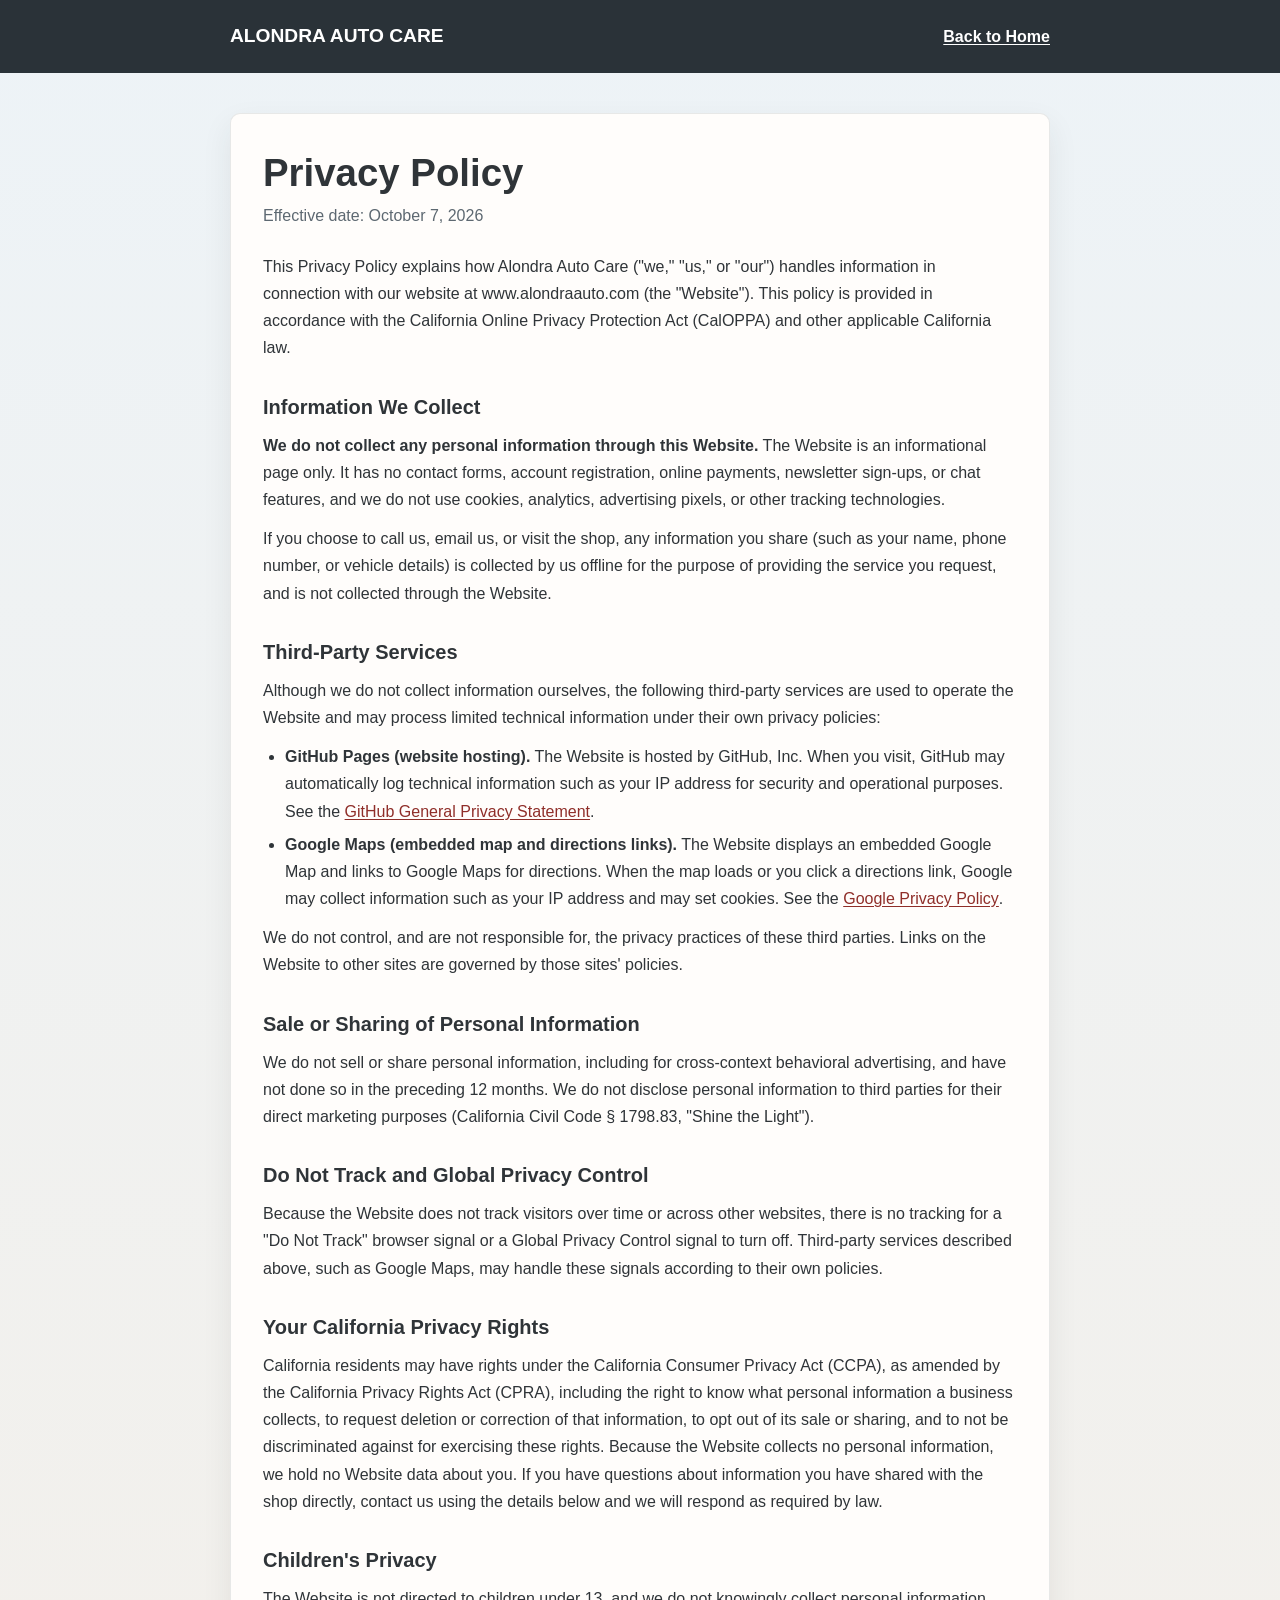
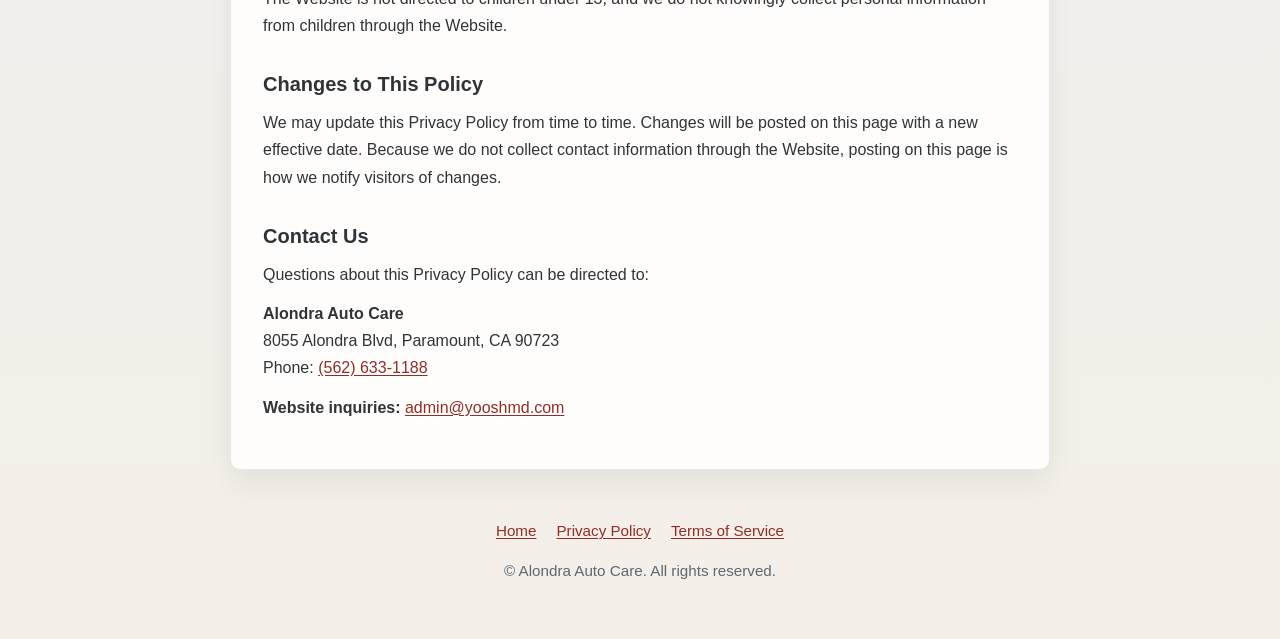
==== privacy.html @ 06355b9d "Add Privacy Policy and Terms of Service pages California-compliant (CalOPPA, CCPA/CPRA disclosures, " ====
<!DOCTYPE html>
<html lang="en">
<head>
  <meta charset="UTF-8" />
  <meta name="viewport" content="width=device-width, initial-scale=1.0" />
  <title>Privacy Policy | Alondra Auto Care</title>
  <meta name="description" content="Privacy Policy for the Alondra Auto Care website." />
  <link rel="stylesheet" href="legal.css" />
</head>
<body>
  <a class="skip-link" href="#main">Skip to main content</a>

  <header>
    <div class="container">
      <nav aria-label="Main">
        <a class="logo" href="index.html">Alondra Auto Care</a>
        <a href="index.html">Back to Home</a>
      </nav>
    </div>
  </header>

  <main id="main" tabindex="-1">
    <div class="container">
      <article>
        <h1>Privacy Policy</h1>
        <p class="effective">Effective date: October 7, 2026</p>

        <p>
          This Privacy Policy explains how Alondra Auto Care ("we," "us," or "our") handles
          information in connection with our website at www.alondraauto.com (the "Website").
          This policy is provided in accordance with the California Online Privacy Protection
          Act (CalOPPA) and other applicable California law.
        </p>

        <h2>Information We Collect</h2>
        <p>
          <strong>We do not collect any personal information through this Website.</strong>
          The Website is an informational page only. It has no contact forms, account
          registration, online payments, newsletter sign-ups, or chat features, and we do not use
          cookies, analytics, advertising pixels, or other tracking technologies.
        </p>
        <p>
          If you choose to call us, email us, or visit the shop, any information you share
          (such as your name, phone number, or vehicle details) is collected by us offline for
          the purpose of providing the service you request, and is not collected through the
          Website.
        </p>

        <h2>Third-Party Services</h2>
        <p>
          Although we do not collect information ourselves, the following third-party services
          are used to operate the Website and may process limited technical information under
          their own privacy policies:
        </p>
        <ul>
          <li>
            <strong>GitHub Pages (website hosting).</strong> The Website is hosted by GitHub, Inc.
            When you visit, GitHub may automatically log technical information such as your IP
            address for security and operational purposes. See the
            <a href="https://docs.github.com/en/site-policy/privacy-policies/github-general-privacy-statement" target="_blank" rel="noopener">GitHub General Privacy Statement<span class="sr-only"> (opens in a new tab)</span></a>.
          </li>
          <li>
            <strong>Google Maps (embedded map and directions links).</strong> The Website
            displays an embedded Google Map and links to Google Maps for directions. When the map
            loads or you click a directions link, Google may collect information such as your IP
            address and may set cookies. See the
            <a href="https://policies.google.com/privacy" target="_blank" rel="noopener">Google Privacy Policy<span class="sr-only"> (opens in a new tab)</span></a>.
          </li>
        </ul>
        <p>
          We do not control, and are not responsible for, the privacy practices of these
          third parties. Links on the Website to other sites are governed by those sites'
          policies.
        </p>

        <h2>Sale or Sharing of Personal Information</h2>
        <p>
          We do not sell or share personal information, including for cross-context behavioral
          advertising, and have not done so in the preceding 12 months. We do not disclose
          personal information to third parties for their direct marketing purposes
          (California Civil Code § 1798.83, "Shine the Light").
        </p>

        <h2>Do Not Track and Global Privacy Control</h2>
        <p>
          Because the Website does not track visitors over time or across other websites, there
          is no tracking for a "Do Not Track" browser signal or a Global Privacy Control signal
          to turn off. Third-party services described above, such as Google Maps, may handle
          these signals according to their own policies.
        </p>

        <h2>Your California Privacy Rights</h2>
        <p>
          California residents may have rights under the California Consumer Privacy Act (CCPA),
          as amended by the California Privacy Rights Act (CPRA), including the right to know
          what personal information a business collects, to request deletion or correction of
          that information, to opt out of its sale or sharing, and to not be discriminated
          against for exercising these rights. Because the Website collects no personal
          information, we hold no Website data about you. If you have questions about
          information you have shared with the shop directly, contact us using the details
          below and we will respond as required by law.
        </p>

        <h2>Children's Privacy</h2>
        <p>
          The Website is not directed to children under 13, and we do not knowingly collect
          personal information from children through the Website.
        </p>

        <h2>Changes to This Policy</h2>
        <p>
          We may update this Privacy Policy from time to time. Changes will be posted on this
          page with a new effective date. Because we do not collect contact information through
          the Website, posting on this page is how we notify visitors of changes.
        </p>

        <h2>Contact Us</h2>
        <p>Questions about this Privacy Policy can be directed to:</p>
        <address>
          <p>
            <strong>Alondra Auto Care</strong><br />
            8055 Alondra Blvd, Paramount, CA 90723<br />
            Phone: <a href="tel:+15626331188">(562) 633-1188</a>
          </p>
          <p>
            <strong>Website inquiries:</strong>
            <a href="mailto:admin@yooshmd.com">admin@yooshmd.com</a>
          </p>
        </address>
      </article>
    </div>
  </main>

  <footer>
    <div class="container">
      <ul>
        <li><a href="index.html">Home</a></li>
        <li><a href="privacy.html" aria-current="page">Privacy Policy</a></li>
        <li><a href="terms.html">Terms of Service</a></li>
      </ul>
      <p>© Alondra Auto Care. All rights reserved.</p>
    </div>
  </footer>
</body>
</html>
---- legal.css ----
:root {
  --text: #2f3438;
  --muted: #5d6871;
  --accent: #b13a34;
  --accent-dark: #8f2e29;
  --card: #fffdfb;
  --max: 820px;
  --shadow: 0 12px 30px rgba(39, 47, 54, 0.08);
}

* {
  box-sizing: border-box;
  margin: 0;
  padding: 0;
}

body {
  font-family: Arial, Helvetica, sans-serif;
  color: var(--text);
  background: linear-gradient(180deg, #edf3f7 0%, #f4efe8 100%);
  line-height: 1.7;
}

a {
  color: var(--accent-dark);
  text-decoration: underline;
  text-underline-offset: 2px;
}

a:focus-visible {
  outline: 3px solid #1a5fb4;
  outline-offset: 3px;
  box-shadow: 0 0 0 6px #ffffff;
  border-radius: 4px;
}

header a:focus-visible {
  outline-color: #ffffff;
  box-shadow: 0 0 0 6px #1d2329;
}

.sr-only {
  position: absolute;
  width: 1px;
  height: 1px;
  padding: 0;
  margin: -1px;
  overflow: hidden;
  clip: rect(0, 0, 0, 0);
  white-space: nowrap;
  border: 0;
}

.skip-link {
  position: absolute;
  top: 12px;
  left: 12px;
  z-index: 100;
  background: #1d2329;
  color: #ffffff;
  padding: 12px 18px;
  border-radius: 8px;
  font-weight: 700;
  text-decoration: none;
  transform: translateY(-200%);
}

.skip-link:focus {
  transform: translateY(0);
}

main:focus {
  outline: none;
}

.container {
  width: min(92%, var(--max));
  margin: 0 auto;
}

header {
  background: #2a3238;
  color: #ffffff;
}

header nav {
  display: flex;
  justify-content: space-between;
  align-items: center;
  flex-wrap: wrap;
  gap: 12px;
  padding: 20px 0;
}

header a {
  color: #ffffff;
  font-weight: 700;
}

.logo {
  text-transform: uppercase;
  text-decoration: none;
  font-size: 1.2rem;
  font-weight: 800;
}

main {
  padding: 40px 0;
}

article {
  background: var(--card);
  border: 1px solid rgba(124, 132, 138, 0.18);
  border-radius: 10px;
  box-shadow: var(--shadow);
  padding: 36px 32px;
}

h1 {
  font-size: clamp(1.8rem, 4vw, 2.4rem);
  line-height: 1.2;
  margin-bottom: 6px;
}

.effective {
  color: var(--muted);
  margin-bottom: 24px;
}

h2 {
  font-size: 1.25rem;
  margin: 28px 0 8px;
}

p,
ul {
  margin-bottom: 12px;
}

ul {
  padding-left: 22px;
}

li {
  margin-bottom: 6px;
}

address {
  font-style: normal;
}

footer {
  padding: 8px 0 44px;
  text-align: center;
  color: var(--muted);
  font-size: 0.95rem;
}

footer ul {
  list-style: none;
  padding: 0;
  display: flex;
  justify-content: center;
  flex-wrap: wrap;
  gap: 8px 20px;
  margin-bottom: 8px;
}

@media (max-width: 600px) {
  article {
    padding: 26px 20px;
  }
}
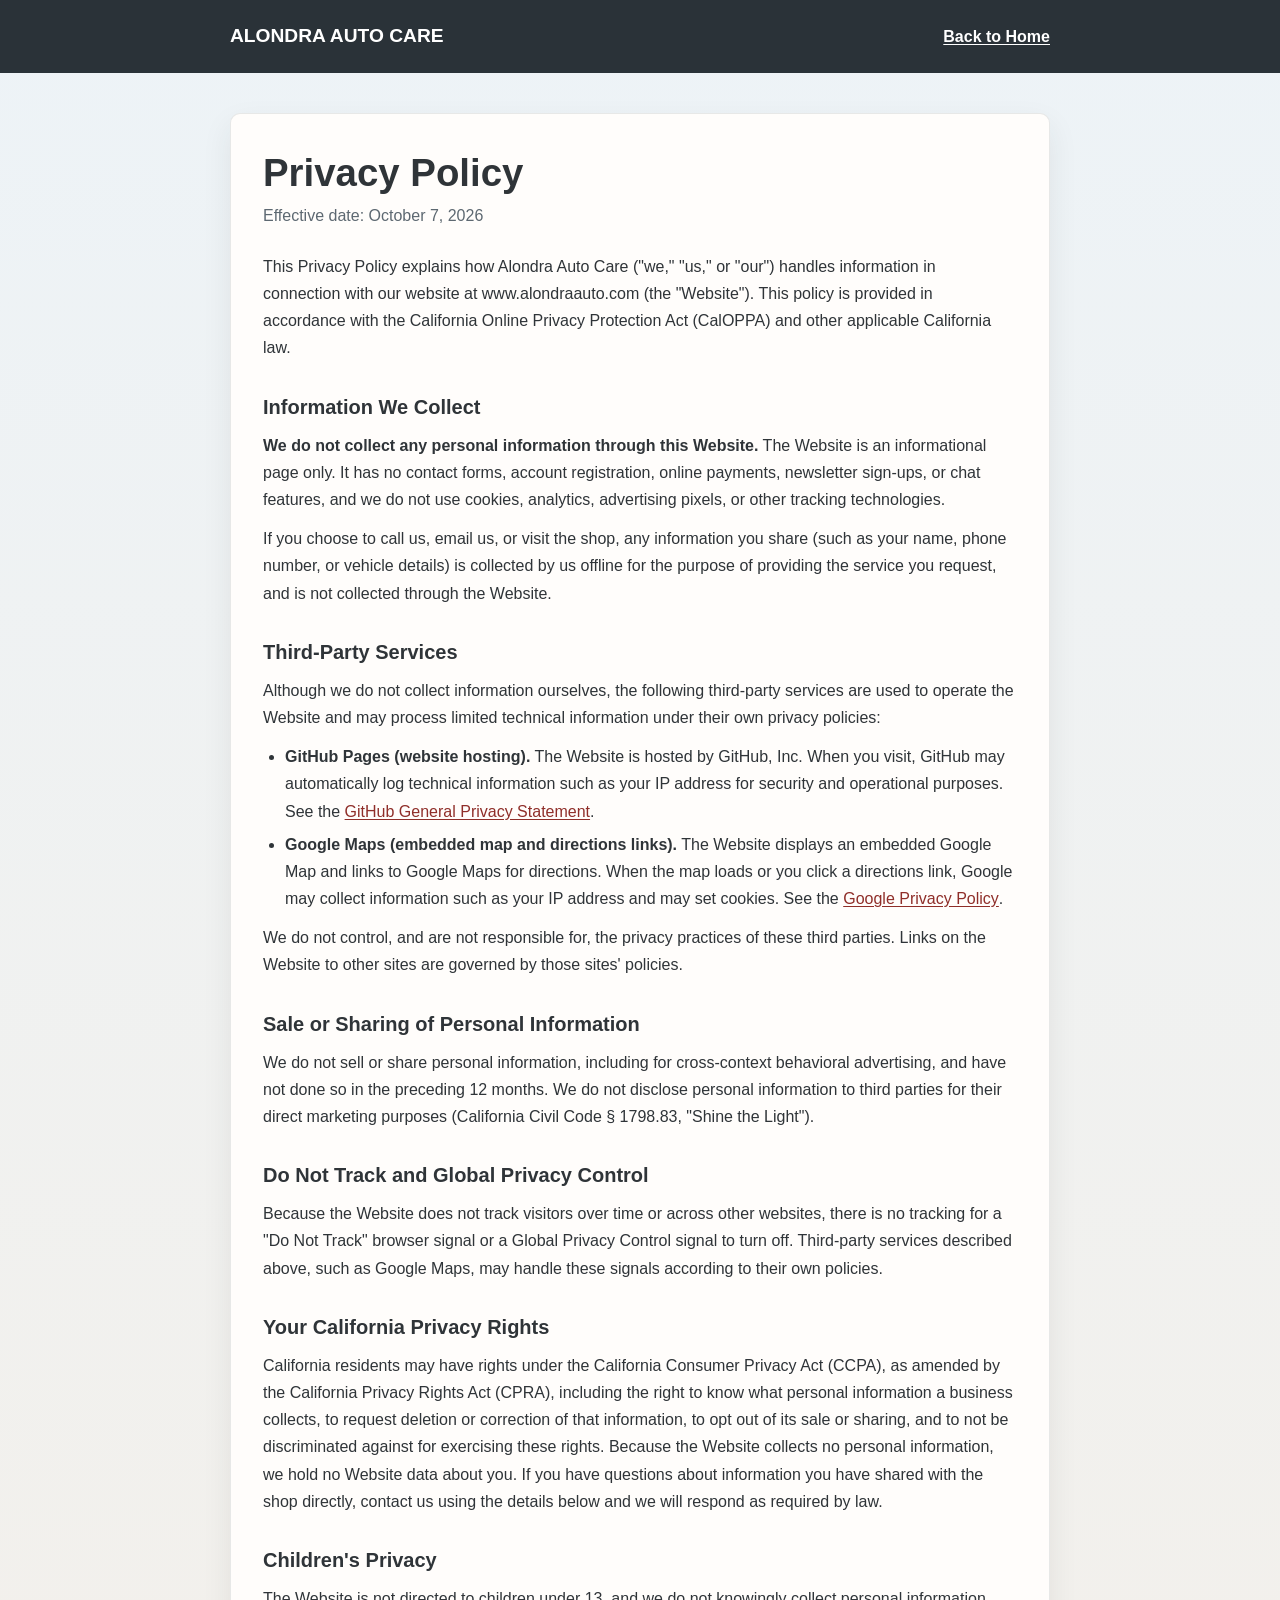
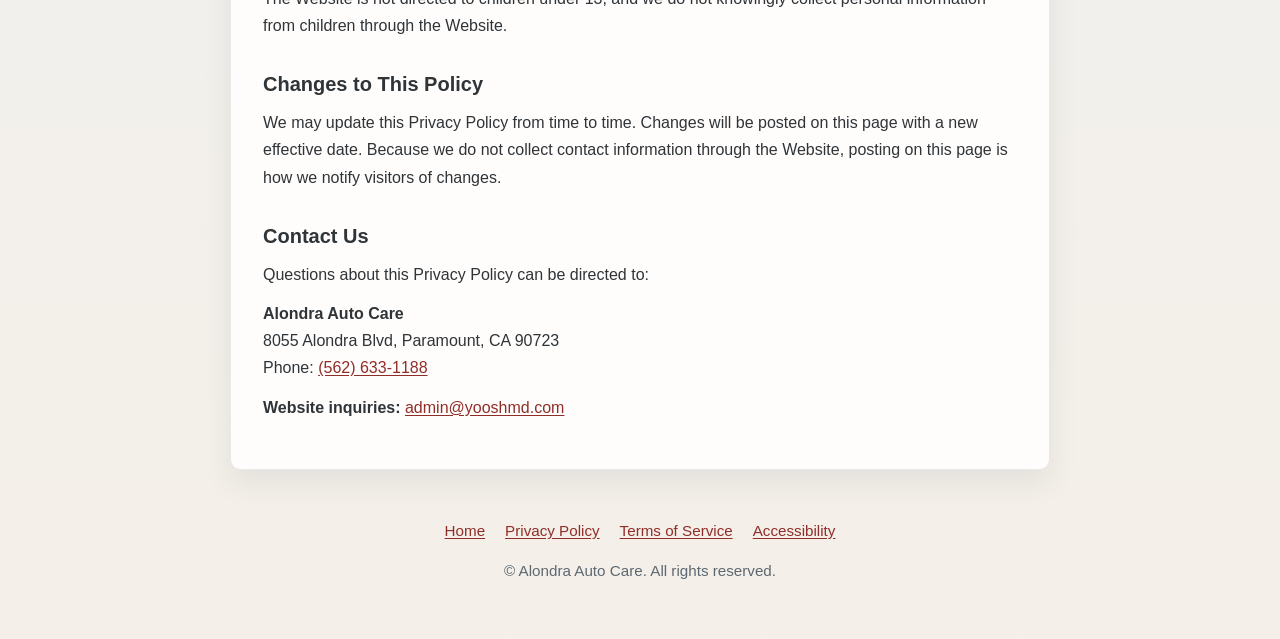
==== commit 821044e1: "Add Accessibility Statement page WCAG 2.2 AA conformance goal, measures taken, known limitations, an" ====
--- a/privacy.html
+++ b/privacy.html
@@ -137,6 +137,7 @@
         <li><a href="index.html">Home</a></li>
         <li><a href="privacy.html" aria-current="page">Privacy Policy</a></li>
         <li><a href="terms.html">Terms of Service</a></li>
+        <li><a href="accessibility.html">Accessibility</a></li>
       </ul>
       <p>© Alondra Auto Care. All rights reserved.</p>
     </div>
